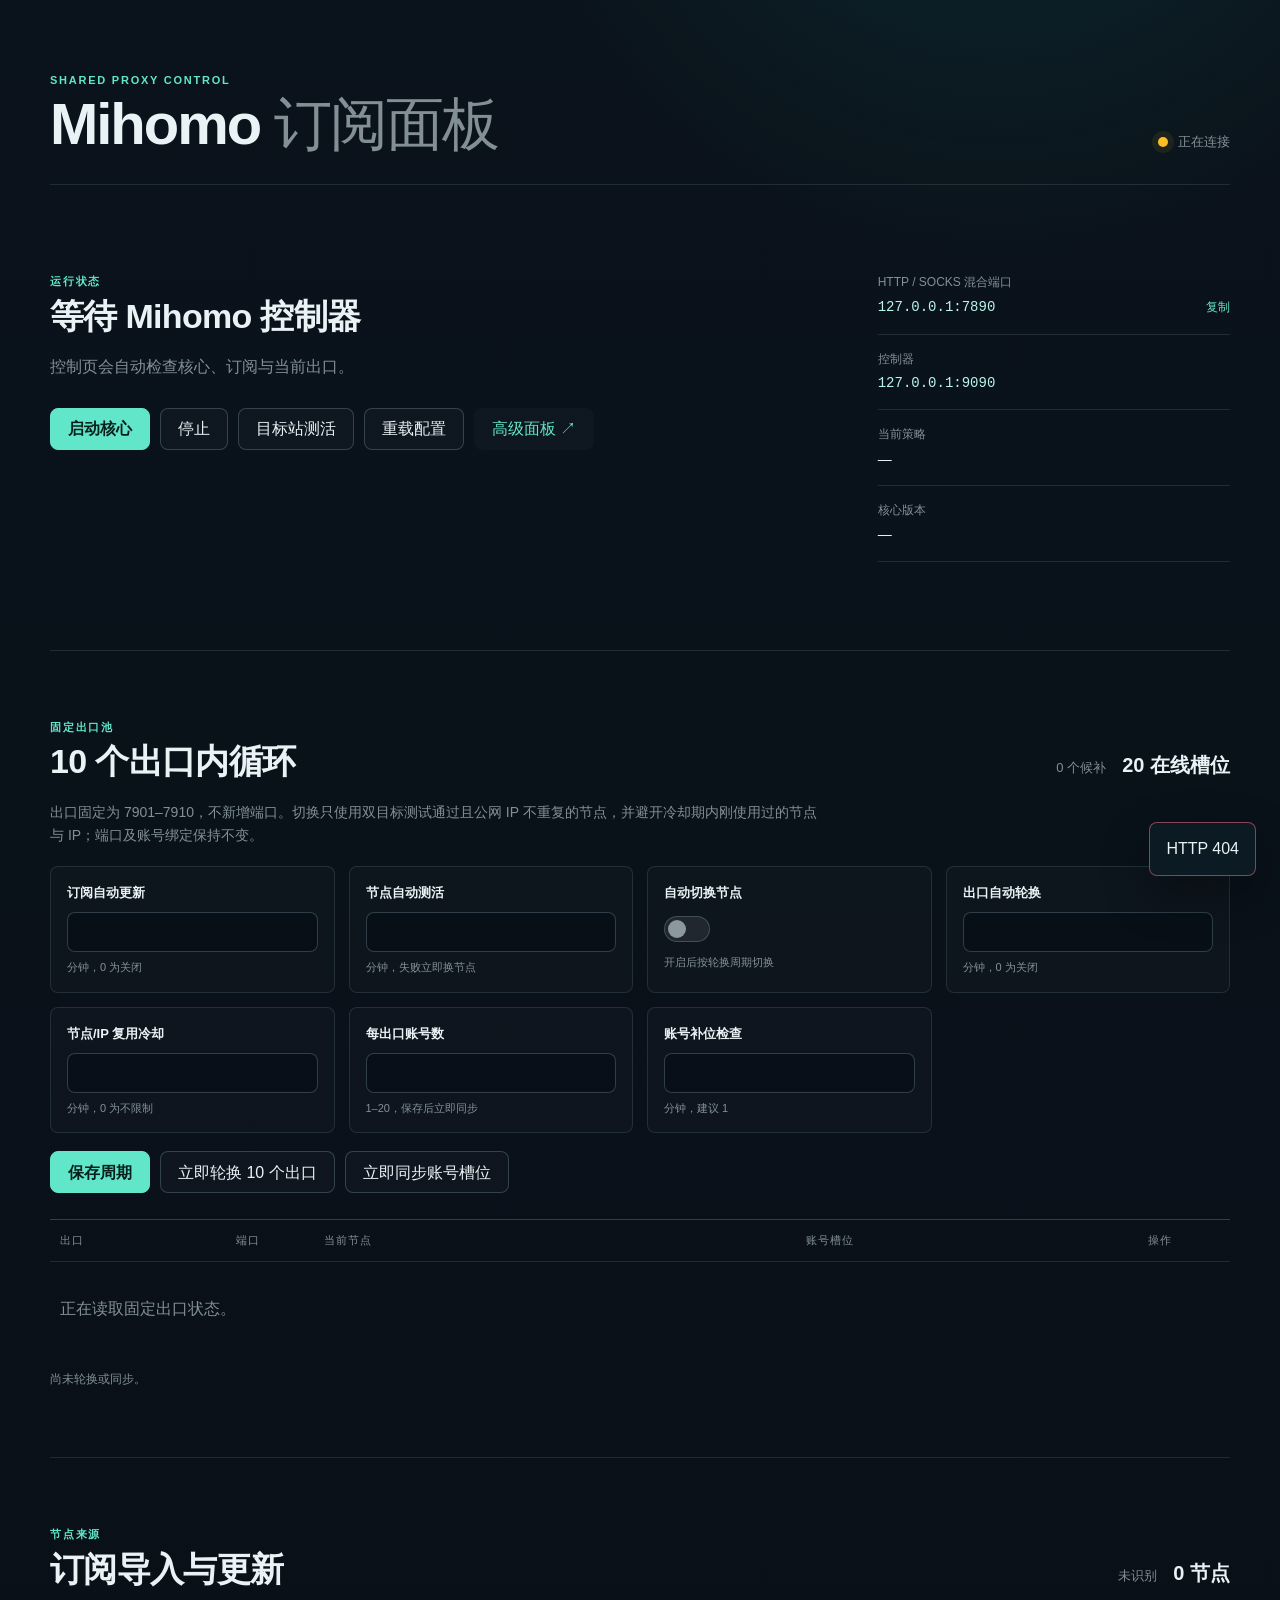
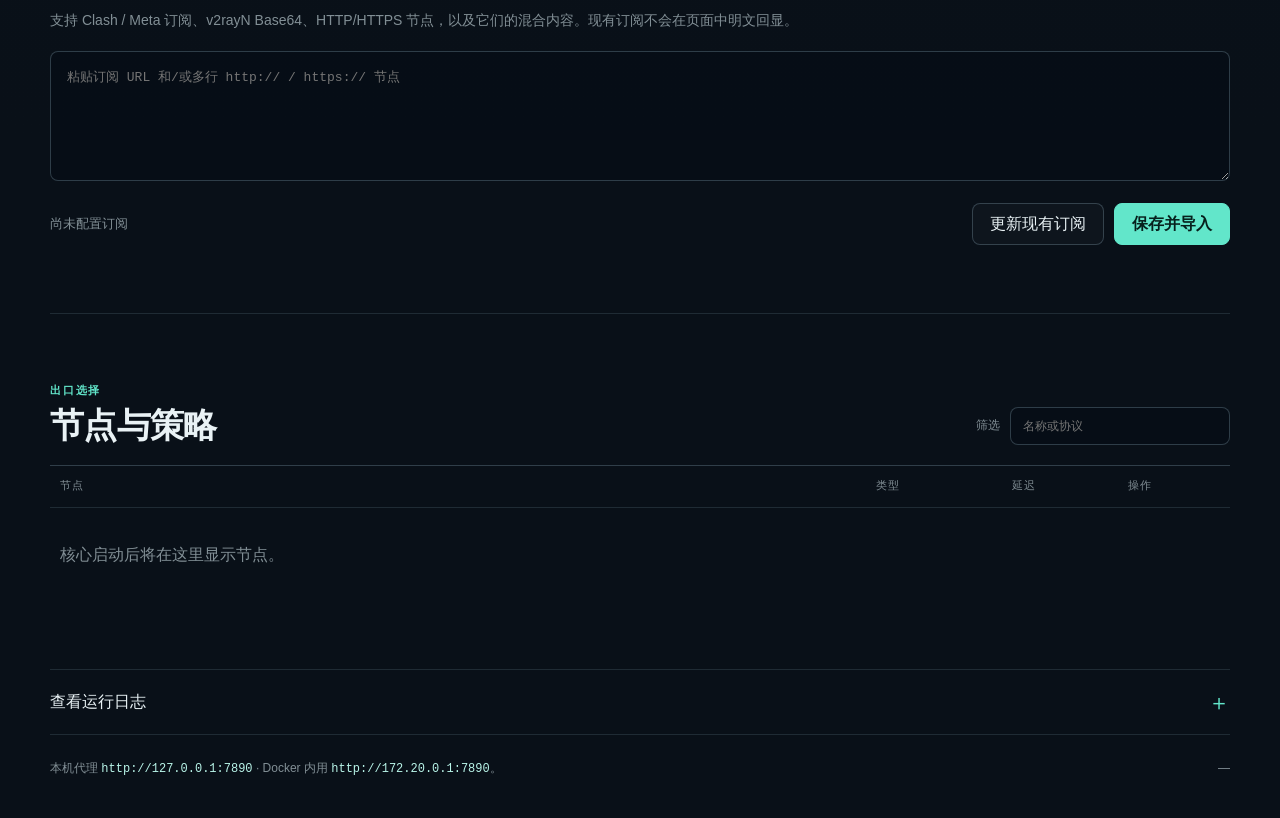
==== deploy/sub2-mihomo/web/index.html @ 8ce3366b "feat: merge subscription urls with http nodes" ====
<!doctype html>
<html lang="zh-CN">
<head>
  <meta charset="utf-8" />
  <meta name="viewport" content="width=device-width, initial-scale=1" />
  <meta name="color-scheme" content="dark" />
  <title>Mihomo 代理面板</title>
  <link rel="stylesheet" href="app.css" />
</head>
<body>
  <div class="ambient" aria-hidden="true"></div>
  <main class="shell">
    <header class="topbar reveal reveal-1">
      <div>
        <p class="eyebrow">SHARED PROXY CONTROL</p>
        <h1>Mihomo <span>订阅面板</span></h1>
      </div>
      <div class="runtime-state" id="runtime-state">
        <span class="status-dot"></span>
        <span id="runtime-label">正在连接</span>
      </div>
    </header>

    <section class="overview reveal reveal-2" aria-labelledby="status-title">
      <div class="overview-primary">
        <p class="section-kicker">运行状态</p>
        <h2 id="status-title">等待 Mihomo 控制器</h2>
        <p class="status-copy" id="status-copy">控制页会自动检查核心、订阅与当前出口。</p>
        <div class="actions">
          <button class="button primary" id="start-button">启动核心</button>
          <button class="button" id="stop-button">停止</button>
          <button class="button" id="test-button">目标站测活</button>
          <button class="button" id="reload-button">重载配置</button>
          <button class="button ghost" id="dashboard-button">高级面板 ↗</button>
        </div>
      </div>
      <dl class="address-list">
        <div>
          <dt>HTTP / SOCKS 混合端口</dt>
          <dd><code id="proxy-address">127.0.0.1:7890</code><button class="copy" data-copy="proxy-address">复制</button></dd>
        </div>
        <div>
          <dt>控制器</dt>
          <dd><code id="controller-address">127.0.0.1:9090</code></dd>
        </div>
        <div>
          <dt>当前策略</dt>
          <dd id="current-node">—</dd>
        </div>
        <div>
          <dt>核心版本</dt>
          <dd id="core-version">—</dd>
        </div>
      </dl>
    </section>

    <section class="workspace reveal reveal-3" aria-labelledby="pool-title">
      <div class="section-heading">
        <div>
          <p class="section-kicker">固定出口池</p>
          <h2 id="pool-title">10 个出口内循环</h2>
        </div>
        <div class="subscription-meta">
          <span id="standby-count">0 个候补</span>
          <strong id="online-slot-count">20 在线槽位</strong>
        </div>
      </div>
      <p class="muted">出口固定为 7901–7910，不新增端口。切换只使用双目标测试通过且公网 IP 不重复的节点，并避开冷却期内刚使用过的节点与 IP；端口及账号绑定保持不变。</p>
      <div class="settings-grid">
        <label><span>订阅自动更新</span><input id="auto-update-minutes" type="number" min="0" max="10080" step="1"><small>分钟，0 为关闭</small></label>
        <label><span>节点自动测活</span><input id="node-test-minutes" type="number" min="0" max="1440" step="1"><small>分钟，失败立即换节点</small></label>
        <label class="toggle-setting"><span>自动切换节点</span><span class="switch"><input id="egress-auto-rotate-enabled" type="checkbox"><span aria-hidden="true"></span></span><small>开启后按轮换周期切换</small></label>
        <label><span>出口自动轮换</span><input id="egress-rotate-minutes" type="number" min="0" max="10080" step="1"><small>分钟，0 为关闭</small></label>
        <label><span>节点/IP 复用冷却</span><input id="egress-reuse-cooldown-minutes" type="number" min="0" max="1440" step="1"><small>分钟，0 为不限制</small></label>
        <label><span>每出口账号数</span><input id="max-accounts-per-egress" type="number" min="1" max="20" step="1"><small>1–20，保存后立即同步</small></label>
        <label><span>账号补位检查</span><input id="account-reconcile-minutes" type="number" min="0" max="1440" step="1"><small>分钟，建议 1</small></label>
      </div>
      <div class="actions pool-actions">
        <button class="button primary" id="settings-save-button">保存周期</button>
        <button class="button" id="rotate-button">立即轮换 10 个出口</button>
        <button class="button" id="reconcile-button">立即同步账号槽位</button>
      </div>
      <div class="egress-table" role="table" aria-label="固定出口池">
        <div class="egress-row egress-header" role="row"><span>出口</span><span>端口</span><span>当前节点</span><span>账号槽位</span><span>操作</span></div>
        <div id="egress-list"><div class="empty">正在读取固定出口状态。</div></div>
      </div>
      <p class="pool-meta" id="pool-meta">尚未轮换或同步。</p>
    </section>

    <section class="workspace reveal reveal-3" aria-labelledby="subscription-title">
      <div class="section-heading">
        <div>
          <p class="section-kicker">节点来源</p>
          <h2 id="subscription-title">订阅导入与更新</h2>
        </div>
        <div class="subscription-meta">
          <span id="subscription-kind">未识别</span>
          <strong id="node-count">0 节点</strong>
        </div>
      </div>
      <p class="muted">支持 Clash / Meta 订阅、v2rayN Base64、HTTP/HTTPS 节点，以及它们的混合内容。现有订阅不会在页面中明文回显。</p>
      <textarea id="subscription-source" spellcheck="false" placeholder="粘贴订阅 URL 和/或多行 http:// / https:// 节点"></textarea>
      <div class="subscription-footer">
        <p id="source-summary">尚未配置订阅</p>
        <div class="actions compact">
          <button class="button" id="update-button">更新现有订阅</button>
          <button class="button primary" id="save-button">保存并导入</button>
        </div>
      </div>
    </section>

    <section class="workspace reveal reveal-4" aria-labelledby="nodes-title">
      <div class="section-heading node-heading">
        <div>
          <p class="section-kicker">出口选择</p>
          <h2 id="nodes-title">节点与策略</h2>
        </div>
        <label class="search">
          <span>筛选</span>
          <input id="node-search" type="search" placeholder="名称或协议" />
        </label>
      </div>
      <div class="node-table" role="table" aria-label="Mihomo 节点">
        <div class="node-row node-header" role="row">
          <span>节点</span><span>类型</span><span>延迟</span><span>操作</span>
        </div>
        <div id="node-list" class="node-list">
          <div class="empty">核心启动后将在这里显示节点。</div>
        </div>
      </div>
    </section>

    <section class="logs reveal reveal-4">
      <button class="logs-toggle" id="logs-toggle" aria-expanded="false">查看运行日志 <span>＋</span></button>
      <pre id="logs-output" hidden>暂无日志</pre>
    </section>

    <footer>
      <p>本机代理 <code>http://127.0.0.1:7890</code> · Docker 内用 <code>http://172.20.0.1:7890</code>。</p>
      <span id="last-refresh">—</span>
    </footer>
  </main>
  <div class="toast" id="toast" role="status" aria-live="polite"></div>
  <script src="app.js" defer></script>
</body>
</html>
---- deploy/sub2-mihomo/web/app.css ----
:root {
  --page: #091018;
  --surface: #0d1722;
  --surface-2: #101e2b;
  --line: rgba(151, 184, 201, 0.16);
  --line-strong: rgba(151, 184, 201, 0.28);
  --text: #e9f2f5;
  --muted: rgba(217, 234, 239, 0.58);
  --accent: #62e6ca;
  --accent-strong: #2dd4bf;
  --danger: #fb7185;
  --warning: #fbbf24;
  --ease: cubic-bezier(0.23, 1, 0.32, 1);
}

* { box-sizing: border-box; }

html { min-height: 100%; background: var(--page); }

body {
  margin: 0;
  min-height: 100vh;
  color: var(--text);
  background:
    radial-gradient(circle at 78% -10%, rgba(46, 212, 191, 0.12), transparent 32rem),
    linear-gradient(180deg, #0a121b 0%, var(--page) 72%);
  font-family: Inter, "Segoe UI Variable", "Microsoft YaHei UI", sans-serif;
  line-height: 1.6;
}

button, input, textarea { font: inherit; }
button { color: inherit; }

.ambient {
  position: fixed;
  inset: 0;
  pointer-events: none;
  opacity: 0.22;
  background-image: linear-gradient(rgba(255,255,255,.025) 1px, transparent 1px), linear-gradient(90deg, rgba(255,255,255,.025) 1px, transparent 1px);
  background-size: 48px 48px;
  mask-image: linear-gradient(to bottom, black, transparent 72%);
}

.shell {
  position: relative;
  width: min(1180px, calc(100% - 48px));
  margin: 0 auto;
  padding: clamp(32px, 6vw, 72px) 0 40px;
}

.topbar {
  display: flex;
  align-items: flex-end;
  justify-content: space-between;
  gap: 24px;
  padding-bottom: 32px;
  border-bottom: 1px solid var(--line);
}

.eyebrow, .section-kicker {
  margin: 0 0 6px;
  color: var(--accent);
  font-size: 11px;
  font-weight: 700;
  letter-spacing: .16em;
}

h1, h2, p { margin-top: 0; }
h1 { margin-bottom: 0; font-size: clamp(34px, 5vw, 58px); line-height: .98; letter-spacing: -.035em; }
h1 span { color: var(--muted); font-weight: 500; }
h2 { margin-bottom: 0; font-size: clamp(24px, 3vw, 34px); line-height: 1.15; letter-spacing: -.02em; }

.runtime-state {
  display: inline-flex;
  align-items: center;
  gap: 10px;
  color: var(--muted);
  font-size: 13px;
  white-space: nowrap;
}

.status-dot {
  width: 10px;
  height: 10px;
  border-radius: 50%;
  background: var(--warning);
  box-shadow: 0 0 0 6px rgba(251, 191, 36, .08);
  animation: breathe 2s ease-in-out infinite;
}

.runtime-state.online { color: var(--accent); }
.runtime-state.online .status-dot { background: var(--accent); box-shadow: 0 0 0 6px rgba(98, 230, 202, .08); }
.runtime-state.offline .status-dot { background: var(--danger); box-shadow: 0 0 0 6px rgba(251, 113, 133, .08); }

.overview {
  display: grid;
  grid-template-columns: minmax(0, 1.35fr) minmax(300px, .65fr);
  gap: clamp(40px, 8vw, 96px);
  padding: clamp(48px, 8vw, 88px) 0;
  border-bottom: 1px solid var(--line);
}

.status-copy { max-width: 620px; margin: 18px 0 28px; color: var(--muted); }
.actions { display: flex; flex-wrap: wrap; gap: 10px; }
.actions.compact { justify-content: flex-end; }

.button {
  min-height: 42px;
  padding: 0 17px;
  border: 1px solid var(--line-strong);
  border-radius: 8px;
  background: rgba(255,255,255,.025);
  cursor: pointer;
  transition: transform 150ms var(--ease), border-color 220ms var(--ease), background 220ms var(--ease), color 220ms var(--ease);
}

.button:hover { border-color: rgba(98, 230, 202, .55); background: rgba(98, 230, 202, .06); }
.button:active { transform: scale(.97); }
.button:disabled { opacity: .45; cursor: wait; }
.button.primary { color: #06201c; border-color: var(--accent); background: var(--accent); font-weight: 700; }
.button.primary:hover { background: #82edd8; }
.button.ghost { border-color: transparent; color: var(--accent); }
.button.danger { color: var(--danger); }
.delay.dead { color: var(--danger); }

.address-list { margin: 0; }
.address-list > div { padding: 15px 0; border-bottom: 1px solid var(--line); }
.address-list > div:first-child { padding-top: 0; }
.address-list dt { color: var(--muted); font-size: 12px; }
.address-list dd { margin: 3px 0 0; display: flex; align-items: center; justify-content: space-between; gap: 12px; font-size: 14px; }
code { color: #b9f5e9; font-family: "Cascadia Code", "SFMono-Regular", Consolas, monospace; }
.copy { padding: 2px 0; border: 0; background: transparent; color: var(--accent); font-size: 12px; cursor: pointer; }

.workspace { padding: clamp(42px, 6vw, 68px) 0; border-bottom: 1px solid var(--line); }
.section-heading { display: flex; align-items: flex-end; justify-content: space-between; gap: 24px; margin-bottom: 20px; }
.subscription-meta { display: flex; gap: 16px; align-items: baseline; color: var(--muted); font-size: 13px; }
.subscription-meta strong { color: var(--text); font-size: 20px; }
.muted { max-width: 780px; margin-bottom: 20px; color: var(--muted); font-size: 14px; }

textarea, input {
  color: var(--text);
  border: 1px solid var(--line-strong);
  border-radius: 8px;
  outline: none;
  background: rgba(6, 14, 22, .7);
  transition: border-color 180ms var(--ease), box-shadow 180ms var(--ease);
}

textarea:focus, input:focus { border-color: rgba(98, 230, 202, .7); box-shadow: 0 0 0 3px rgba(98, 230, 202, .08); }
textarea { width: 100%; min-height: 130px; padding: 15px 16px; resize: vertical; font-family: "Cascadia Code", Consolas, monospace; font-size: 13px; line-height: 1.65; }
.settings-grid { display: grid; grid-template-columns: repeat(4, minmax(0, 1fr)); gap: 14px; }
.settings-grid label { display: grid; gap: 8px; padding: 16px; border: 1px solid var(--line); border-radius: 8px; background: rgba(255,255,255,.018); }
.settings-grid label > span { font-size: 13px; font-weight: 700; }
.settings-grid input { width: 100%; height: 40px; padding: 0 11px; }
.settings-grid small, .egress-row small { display: block; color: var(--muted); font-size: 11px; line-height: 1.45; }
.switch { position: relative; display: inline-flex; width: 46px; height: 26px; align-items: center; }
.settings-grid .switch input { position: absolute; width: 1px; height: 1px; padding: 0; opacity: 0; }
.switch > span { width: 46px; height: 26px; border: 1px solid var(--line-strong); border-radius: 13px; background: rgba(255,255,255,.08); cursor: pointer; transition: background 180ms var(--ease), border-color 180ms var(--ease); }
.switch > span::after { content: ""; display: block; width: 18px; height: 18px; margin: 3px; border-radius: 50%; background: var(--muted); transition: transform 180ms var(--ease), background 180ms var(--ease); }
.switch input:checked + span { border-color: rgba(98, 230, 202, .7); background: rgba(98, 230, 202, .2); }
.switch input:checked + span::after { transform: translateX(20px); background: var(--accent); }
.switch input:focus-visible + span { box-shadow: 0 0 0 3px rgba(98, 230, 202, .12); }
.pool-actions { margin: 18px 0 26px; }
.egress-table { border-top: 1px solid var(--line-strong); }
.egress-row { display: grid; grid-template-columns: 160px 72px minmax(220px, 1fr) minmax(180px, .7fr) 72px; gap: 16px; align-items: center; min-height: 58px; padding: 8px 10px; border-bottom: 1px solid var(--line); }
.egress-header { min-height: 42px; color: var(--muted); font-size: 11px; letter-spacing: .08em; text-transform: uppercase; }
.egress-node { min-width: 0; overflow: hidden; text-overflow: ellipsis; white-space: nowrap; }
.egress-row b { color: var(--accent); font-variant-numeric: tabular-nums; }
.egress-switch { padding: 7px 0; border: 0; background: transparent; color: var(--accent); cursor: pointer; text-align: left; }
.egress-switch:hover { color: var(--text); }
.pool-meta { margin: 14px 0 0; color: var(--muted); font-size: 12px; }
.subscription-footer { display: flex; align-items: center; justify-content: space-between; gap: 24px; margin-top: 14px; }
.subscription-footer p { margin: 0; color: var(--muted); font-size: 13px; overflow-wrap: anywhere; }

.search { display: flex; align-items: center; gap: 10px; color: var(--muted); font-size: 12px; }
.search input { width: 220px; height: 38px; padding: 0 12px; }
.node-table { border-top: 1px solid var(--line-strong); }
.node-row { display: grid; grid-template-columns: minmax(240px, 1fr) 120px 100px 92px; gap: 16px; align-items: center; min-height: 52px; padding: 0 10px; border-bottom: 1px solid var(--line); }
.node-header { min-height: 42px; color: var(--muted); font-size: 11px; letter-spacing: .08em; text-transform: uppercase; }
.node-item { transition: background 180ms var(--ease), transform 180ms var(--ease); }
.node-item:hover { background: rgba(98, 230, 202, .035); transform: translateX(2px); }
.node-name { min-width: 0; overflow: hidden; text-overflow: ellipsis; white-space: nowrap; }
.node-type { color: var(--muted); font-size: 12px; text-transform: uppercase; }
.delay { font-variant-numeric: tabular-nums; color: var(--muted); }
.delay.good { color: var(--accent); }
.delay.warn { color: var(--warning); }
.select-node { border: 0; background: transparent; color: var(--accent); cursor: pointer; text-align: left; padding: 7px 0; }
.select-node.current { color: var(--text); font-weight: 700; }
.empty { padding: 34px 10px; color: var(--muted); }

.logs { border-bottom: 1px solid var(--line); }
.logs-toggle { width: 100%; min-height: 64px; display: flex; justify-content: space-between; align-items: center; padding: 0; border: 0; background: transparent; cursor: pointer; }
.logs-toggle span { color: var(--accent); font-size: 22px; transition: transform 220ms var(--ease); }
.logs-toggle[aria-expanded="true"] span { transform: rotate(45deg); }
#logs-output { max-height: 360px; margin: 0 0 28px; padding: 18px; overflow: auto; border: 1px solid var(--line); border-radius: 8px; color: #a9bec7; background: rgba(4, 10, 16, .72); font: 12px/1.65 "Cascadia Code", Consolas, monospace; white-space: pre-wrap; }

footer { display: flex; justify-content: space-between; gap: 24px; padding-top: 24px; color: var(--muted); font-size: 12px; }
footer p { margin: 0; }

.toast {
  position: fixed;
  right: 24px;
  bottom: 24px;
  max-width: min(420px, calc(100vw - 48px));
  padding: 13px 16px;
  border: 1px solid rgba(98, 230, 202, .35);
  border-radius: 8px;
  background: rgba(13, 28, 37, .96);
  box-shadow: 0 18px 48px rgba(0,0,0,.32);
  opacity: 0;
  transform: translateY(12px);
  pointer-events: none;
  transition: opacity 220ms var(--ease), transform 220ms var(--ease);
}
.toast.show { opacity: 1; transform: translateY(0); }
.toast.error { border-color: rgba(251, 113, 133, .5); }

.reveal { opacity: 0; transform: translateY(12px); animation: enter 680ms var(--ease) forwards; }
.reveal-1 { animation-delay: 40ms; }
.reveal-2 { animation-delay: 110ms; }
.reveal-3 { animation-delay: 180ms; }
.reveal-4 { animation-delay: 250ms; }

@keyframes enter { to { opacity: 1; transform: translateY(0); } }
@keyframes breathe { 50% { transform: scale(.82); opacity: .7; } }

@media (max-width: 820px) {
  .shell { width: min(100% - 28px, 680px); padding-top: 28px; }
  .topbar { align-items: flex-start; }
  .overview { grid-template-columns: 1fr; gap: 44px; }
  .section-heading, .subscription-footer, footer { align-items: flex-start; flex-direction: column; }
  .actions.compact { justify-content: flex-start; }
  .node-heading { gap: 18px; }
  .settings-grid { grid-template-columns: 1fr 1fr; }
  .egress-row { grid-template-columns: 120px 64px minmax(140px, 1fr) 64px; }
  .egress-row > :nth-child(4) { grid-column: 1 / 4; padding-bottom: 6px; }
  .egress-row > :nth-child(5) { grid-column: 4; grid-row: 2; }
  .egress-header > :nth-child(4), .egress-header > :nth-child(5) { display: none; }
  .search { width: 100%; }
  .search input { width: 100%; }
  .node-row { grid-template-columns: minmax(160px, 1fr) 72px 68px; }
  .node-row > :nth-child(4) { grid-column: 1 / -1; padding-bottom: 10px; }
  .node-header > :nth-child(4) { display: none; }
}

@media (max-width: 540px) {
  .settings-grid { grid-template-columns: 1fr; }
  .egress-row { grid-template-columns: 1fr auto; }
  .egress-row > :nth-child(3), .egress-row > :nth-child(4), .egress-row > :nth-child(5) { grid-column: 1 / -1; }
  .egress-row > :nth-child(5) { grid-row: auto; }
  .egress-header > :nth-child(3), .egress-header > :nth-child(4), .egress-header > :nth-child(5) { display: none; }
}

@media (prefers-reduced-motion: reduce) {
  *, *::before, *::after { animation-duration: .01ms !important; animation-iteration-count: 1 !important; transition-duration: .01ms !important; }
}
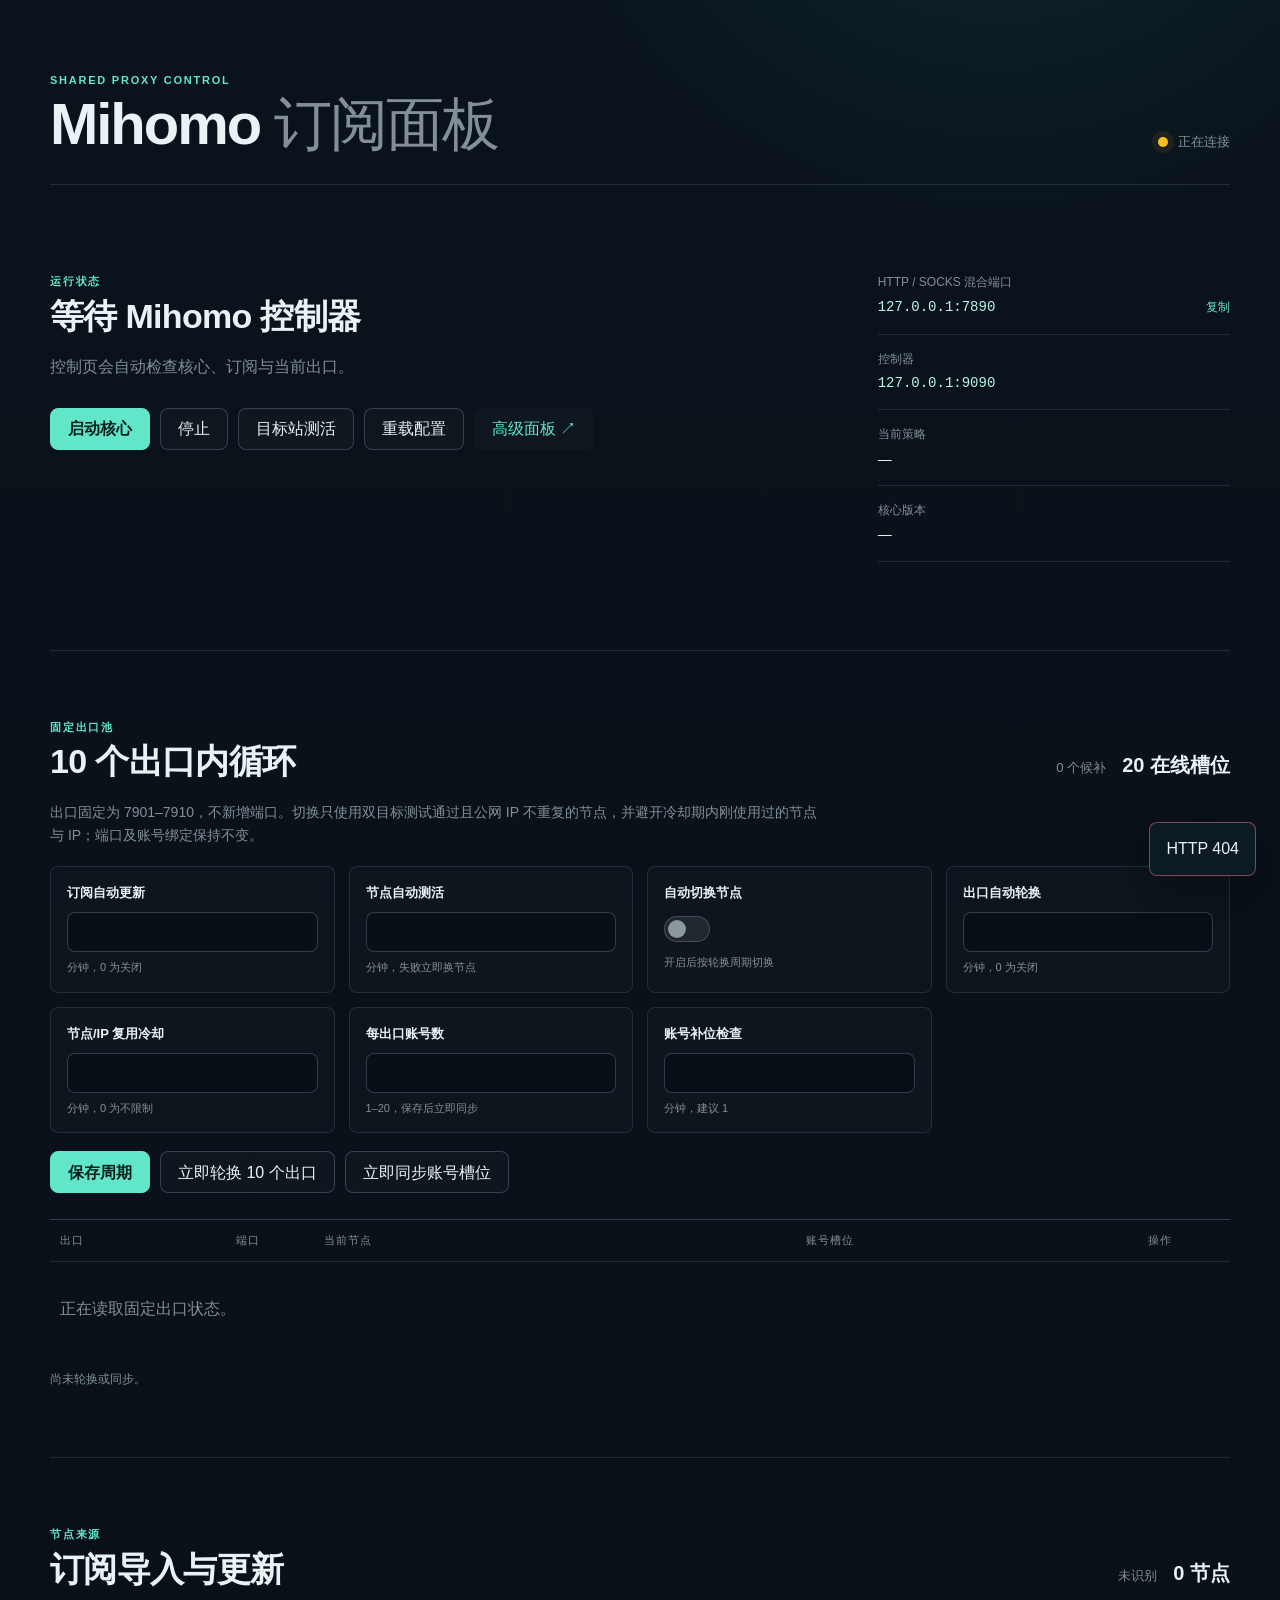
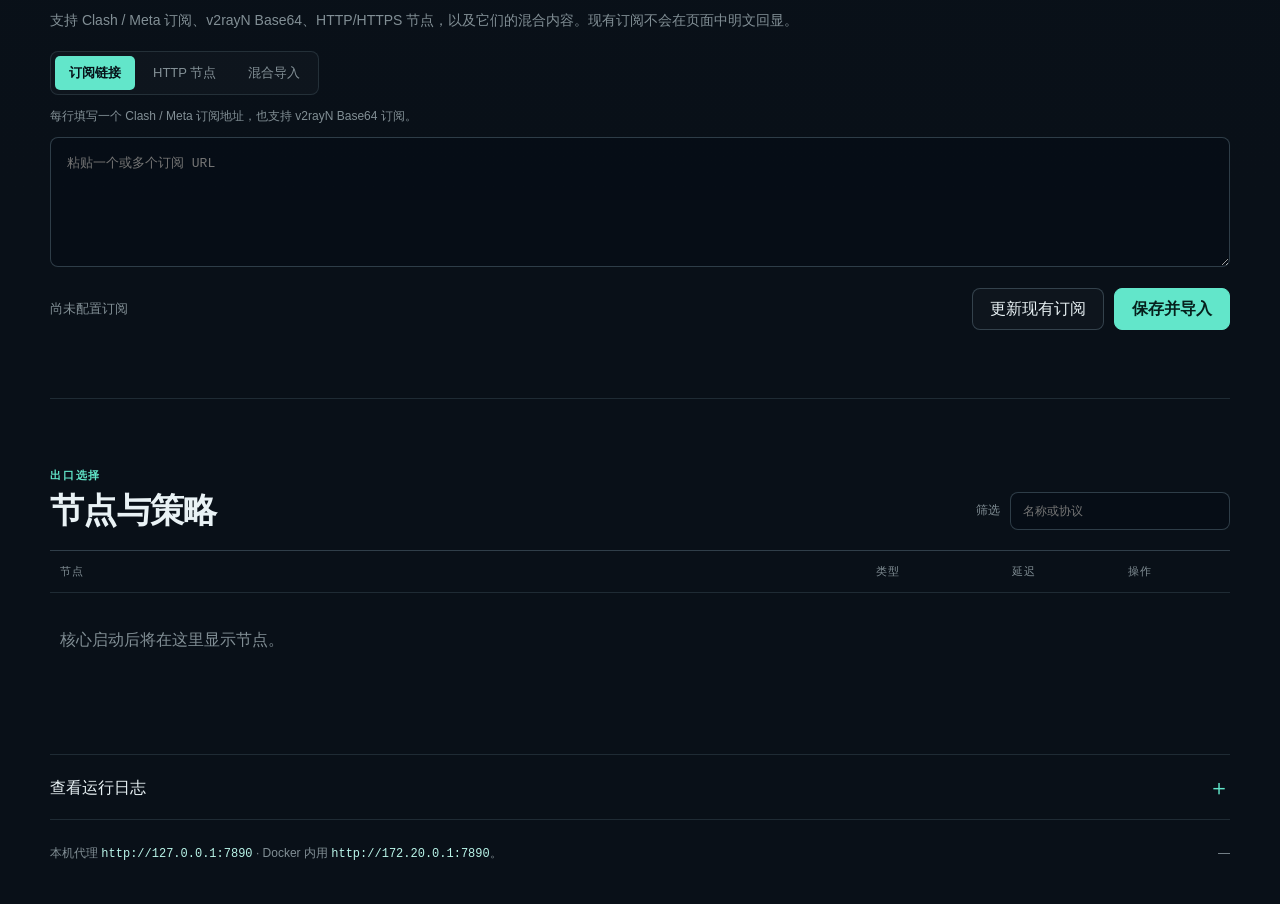
==== commit 435c5362: "feat: add subscription source mode switcher" ====
--- a/deploy/sub2-mihomo/web/index.html
+++ b/deploy/sub2-mihomo/web/index.html
@@ -99,7 +99,13 @@
         </div>
       </div>
       <p class="muted">支持 Clash / Meta 订阅、v2rayN Base64、HTTP/HTTPS 节点，以及它们的混合内容。现有订阅不会在页面中明文回显。</p>
-      <textarea id="subscription-source" spellcheck="false" placeholder="粘贴订阅 URL 和/或多行 http:// / https:// 节点"></textarea>
+      <div class="source-mode" role="tablist" aria-label="节点来源模式">
+        <button class="source-mode-button active" type="button" role="tab" aria-selected="true" data-source-mode="subscription">订阅链接</button>
+        <button class="source-mode-button" type="button" role="tab" aria-selected="false" data-source-mode="http">HTTP 节点</button>
+        <button class="source-mode-button" type="button" role="tab" aria-selected="false" data-source-mode="mixed">混合导入</button>
+      </div>
+      <p class="source-mode-hint" id="source-mode-hint">每行填写一个 Clash / Meta 订阅地址，也支持 v2rayN Base64 订阅。</p>
+      <textarea id="subscription-source" spellcheck="false" placeholder="粘贴一个或多个订阅 URL"></textarea>
       <div class="subscription-footer">
         <p id="source-summary">尚未配置订阅</p>
         <div class="actions compact">
--- a/deploy/sub2-mihomo/web/app.css
+++ b/deploy/sub2-mihomo/web/app.css
@@ -136,6 +136,11 @@
 .subscription-meta { display: flex; gap: 16px; align-items: baseline; color: var(--muted); font-size: 13px; }
 .subscription-meta strong { color: var(--text); font-size: 20px; }
 .muted { max-width: 780px; margin-bottom: 20px; color: var(--muted); font-size: 14px; }
+.source-mode { display: inline-flex; gap: 4px; margin: 0 0 12px; padding: 4px; border: 1px solid var(--line); border-radius: 8px; background: rgba(255,255,255,.025); }
+.source-mode-button { min-height: 34px; padding: 0 14px; border: 0; border-radius: 5px; background: transparent; color: var(--muted); cursor: pointer; font: inherit; font-size: 13px; }
+.source-mode-button:hover { color: var(--text); background: rgba(255,255,255,.05); }
+.source-mode-button.active { color: #061018; background: var(--accent); font-weight: 700; }
+.source-mode-hint { margin: 0 0 10px; color: var(--muted); font-size: 12px; }
 
 textarea, input {
   color: var(--text);
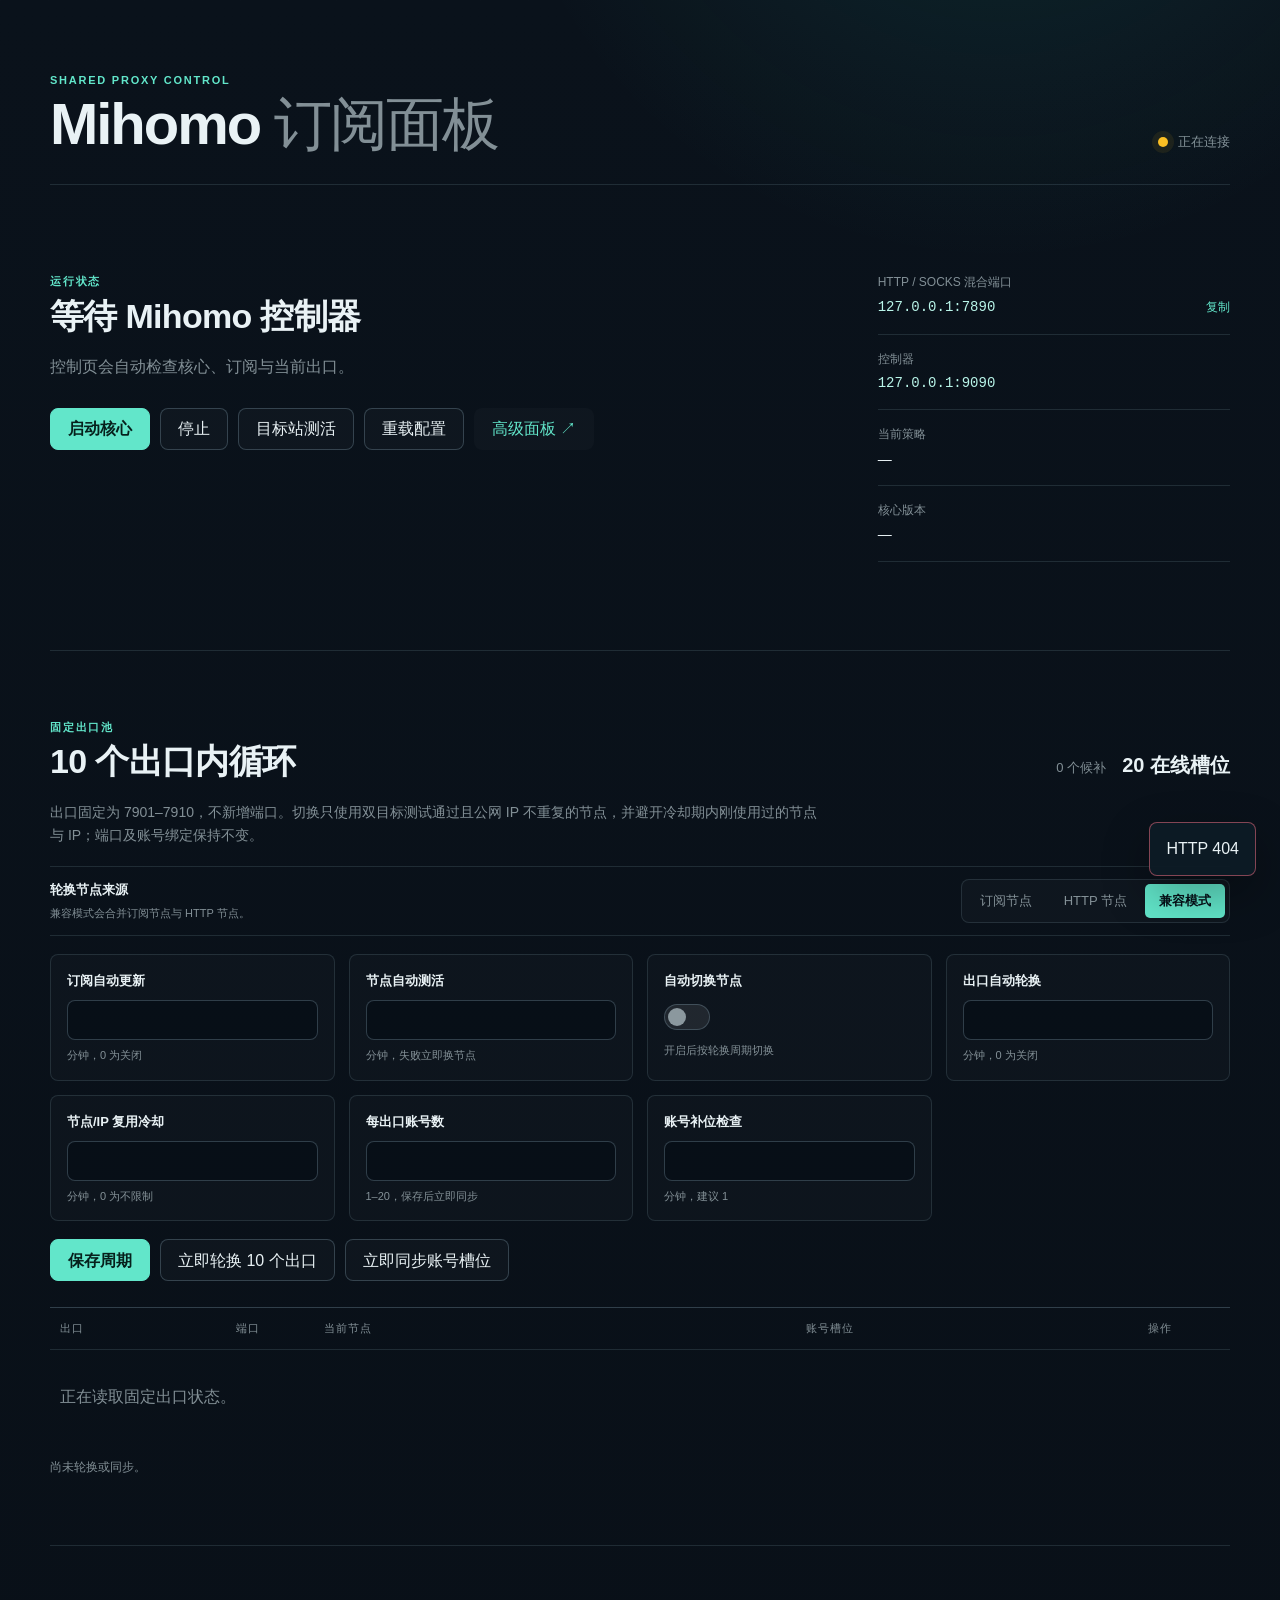
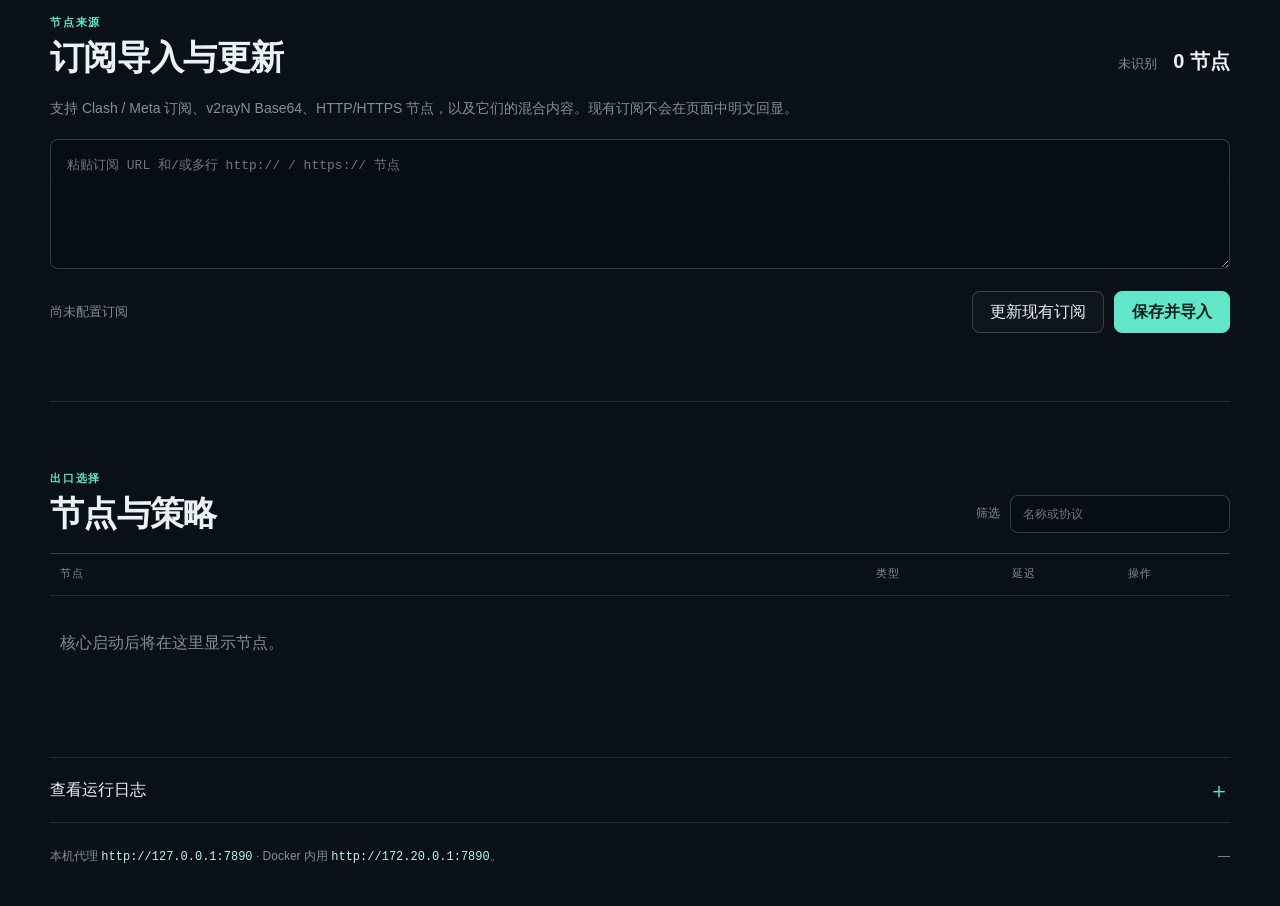
==== commit 52c56caa: "feat: select mihomo rotation source pool" ====
--- a/deploy/sub2-mihomo/web/index.html
+++ b/deploy/sub2-mihomo/web/index.html
@@ -66,6 +66,17 @@
         </div>
       </div>
       <p class="muted">出口固定为 7901–7910，不新增端口。切换只使用双目标测试通过且公网 IP 不重复的节点，并避开冷却期内刚使用过的节点与 IP；端口及账号绑定保持不变。</p>
+      <div class="node-source-mode-setting">
+        <div>
+          <strong>轮换节点来源</strong>
+          <small id="node-source-mode-hint">兼容模式会合并订阅节点与 HTTP 节点。</small>
+        </div>
+        <div class="mode-segment" role="radiogroup" aria-label="轮换节点来源">
+          <button class="mode-segment-button" type="button" role="radio" aria-checked="false" data-node-source-mode="subscription">订阅节点</button>
+          <button class="mode-segment-button" type="button" role="radio" aria-checked="false" data-node-source-mode="http">HTTP 节点</button>
+          <button class="mode-segment-button active" type="button" role="radio" aria-checked="true" data-node-source-mode="compatible">兼容模式</button>
+        </div>
+      </div>
       <div class="settings-grid">
         <label><span>订阅自动更新</span><input id="auto-update-minutes" type="number" min="0" max="10080" step="1"><small>分钟，0 为关闭</small></label>
         <label><span>节点自动测活</span><input id="node-test-minutes" type="number" min="0" max="1440" step="1"><small>分钟，失败立即换节点</small></label>
@@ -99,13 +110,7 @@
         </div>
       </div>
       <p class="muted">支持 Clash / Meta 订阅、v2rayN Base64、HTTP/HTTPS 节点，以及它们的混合内容。现有订阅不会在页面中明文回显。</p>
-      <div class="source-mode" role="tablist" aria-label="节点来源模式">
-        <button class="source-mode-button active" type="button" role="tab" aria-selected="true" data-source-mode="subscription">订阅链接</button>
-        <button class="source-mode-button" type="button" role="tab" aria-selected="false" data-source-mode="http">HTTP 节点</button>
-        <button class="source-mode-button" type="button" role="tab" aria-selected="false" data-source-mode="mixed">混合导入</button>
-      </div>
-      <p class="source-mode-hint" id="source-mode-hint">每行填写一个 Clash / Meta 订阅地址，也支持 v2rayN Base64 订阅。</p>
-      <textarea id="subscription-source" spellcheck="false" placeholder="粘贴一个或多个订阅 URL"></textarea>
+      <textarea id="subscription-source" spellcheck="false" placeholder="粘贴订阅 URL 和/或多行 http:// / https:// 节点"></textarea>
       <div class="subscription-footer">
         <p id="source-summary">尚未配置订阅</p>
         <div class="actions compact">
--- a/deploy/sub2-mihomo/web/app.css
+++ b/deploy/sub2-mihomo/web/app.css
@@ -136,11 +136,14 @@
 .subscription-meta { display: flex; gap: 16px; align-items: baseline; color: var(--muted); font-size: 13px; }
 .subscription-meta strong { color: var(--text); font-size: 20px; }
 .muted { max-width: 780px; margin-bottom: 20px; color: var(--muted); font-size: 14px; }
-.source-mode { display: inline-flex; gap: 4px; margin: 0 0 12px; padding: 4px; border: 1px solid var(--line); border-radius: 8px; background: rgba(255,255,255,.025); }
-.source-mode-button { min-height: 34px; padding: 0 14px; border: 0; border-radius: 5px; background: transparent; color: var(--muted); cursor: pointer; font: inherit; font-size: 13px; }
-.source-mode-button:hover { color: var(--text); background: rgba(255,255,255,.05); }
-.source-mode-button.active { color: #061018; background: var(--accent); font-weight: 700; }
-.source-mode-hint { margin: 0 0 10px; color: var(--muted); font-size: 12px; }
+.node-source-mode-setting { display: flex; align-items: center; justify-content: space-between; gap: 18px; margin: 0 0 18px; padding: 12px 0; border-top: 1px solid var(--line); border-bottom: 1px solid var(--line); }
+.node-source-mode-setting > div:first-child { display: grid; gap: 4px; }
+.node-source-mode-setting strong { font-size: 13px; }
+.node-source-mode-setting small { color: var(--muted); font-size: 11px; }
+.mode-segment { display: inline-flex; flex-shrink: 0; gap: 4px; padding: 4px; border: 1px solid var(--line); border-radius: 8px; background: rgba(255,255,255,.025); }
+.mode-segment-button { min-height: 34px; padding: 0 14px; border: 0; border-radius: 5px; background: transparent; color: var(--muted); cursor: pointer; font: inherit; font-size: 13px; }
+.mode-segment-button:hover { color: var(--text); background: rgba(255,255,255,.05); }
+.mode-segment-button.active { color: #061018; background: var(--accent); font-weight: 700; }
 
 textarea, input {
   color: var(--text);
@@ -237,6 +240,7 @@
   .actions.compact { justify-content: flex-start; }
   .node-heading { gap: 18px; }
   .settings-grid { grid-template-columns: 1fr 1fr; }
+  .node-source-mode-setting { align-items: flex-start; flex-direction: column; }
   .egress-row { grid-template-columns: 120px 64px minmax(140px, 1fr) 64px; }
   .egress-row > :nth-child(4) { grid-column: 1 / 4; padding-bottom: 6px; }
   .egress-row > :nth-child(5) { grid-column: 4; grid-row: 2; }
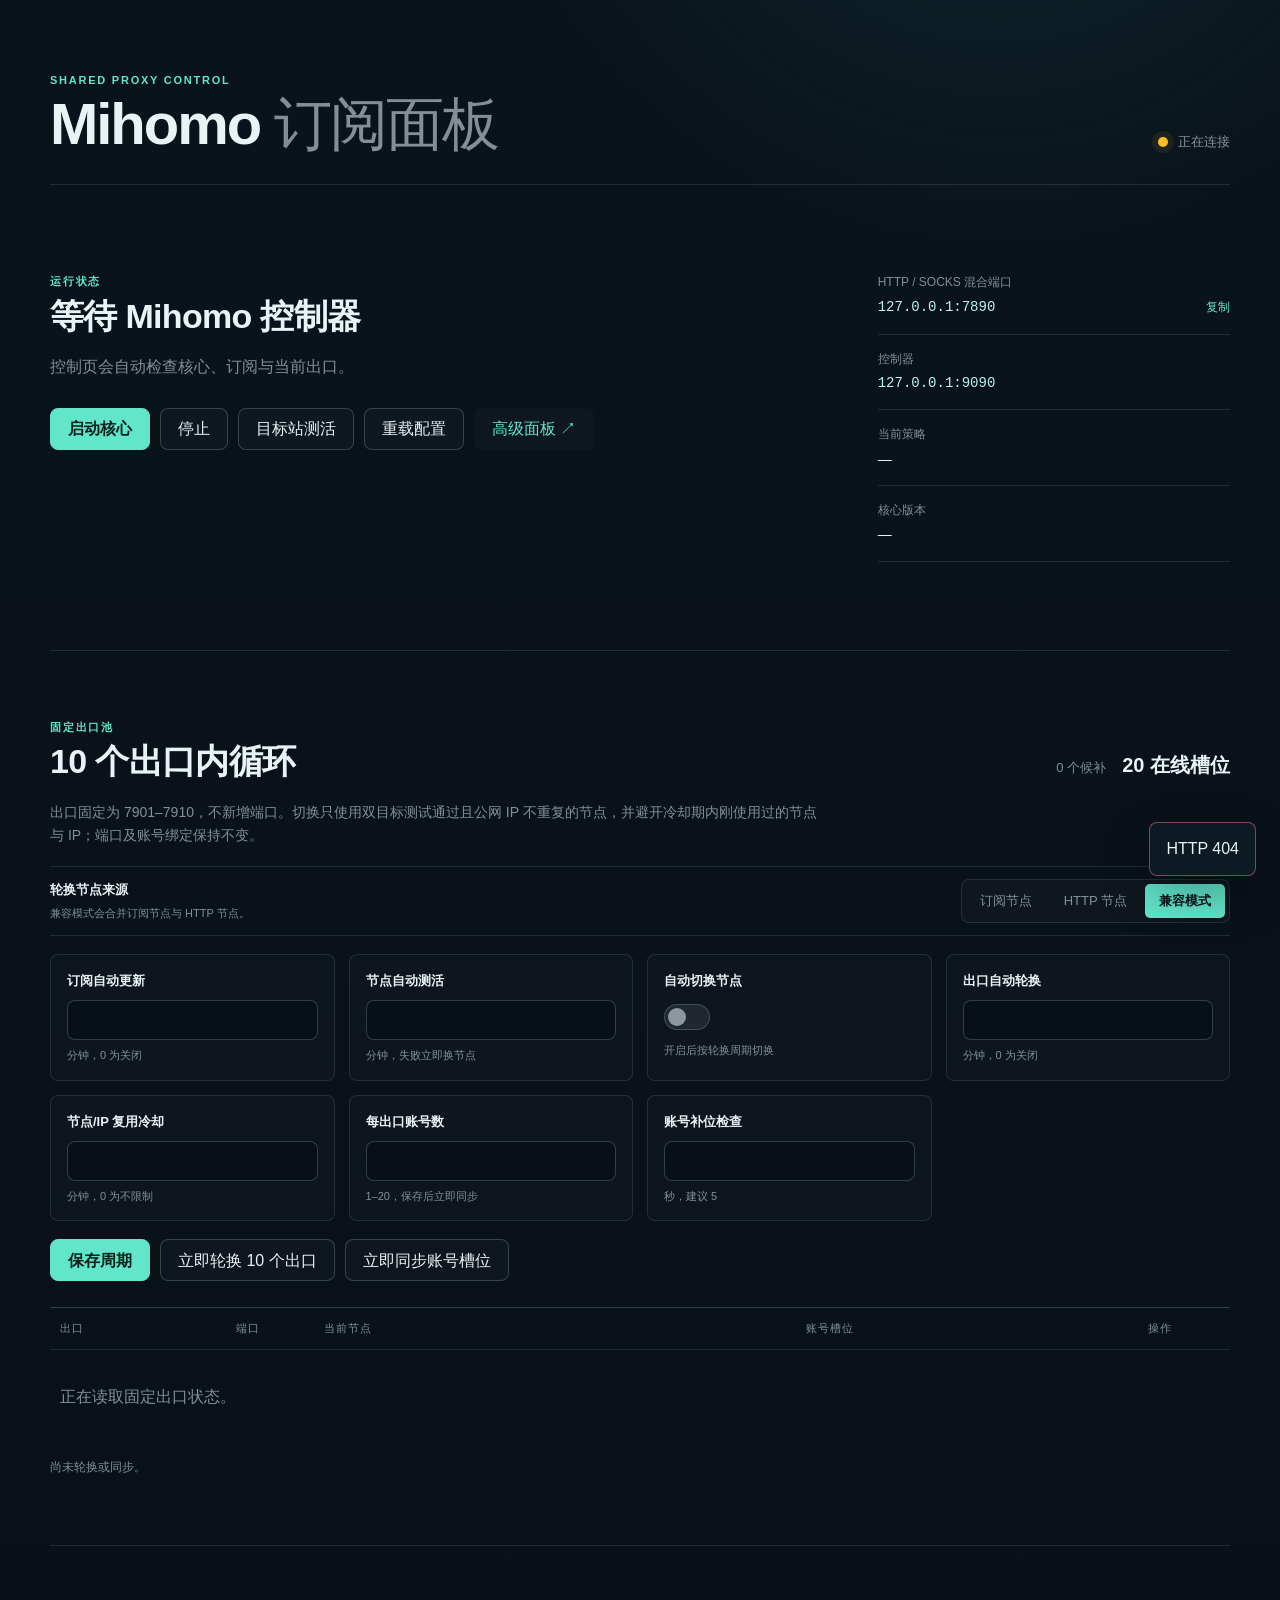
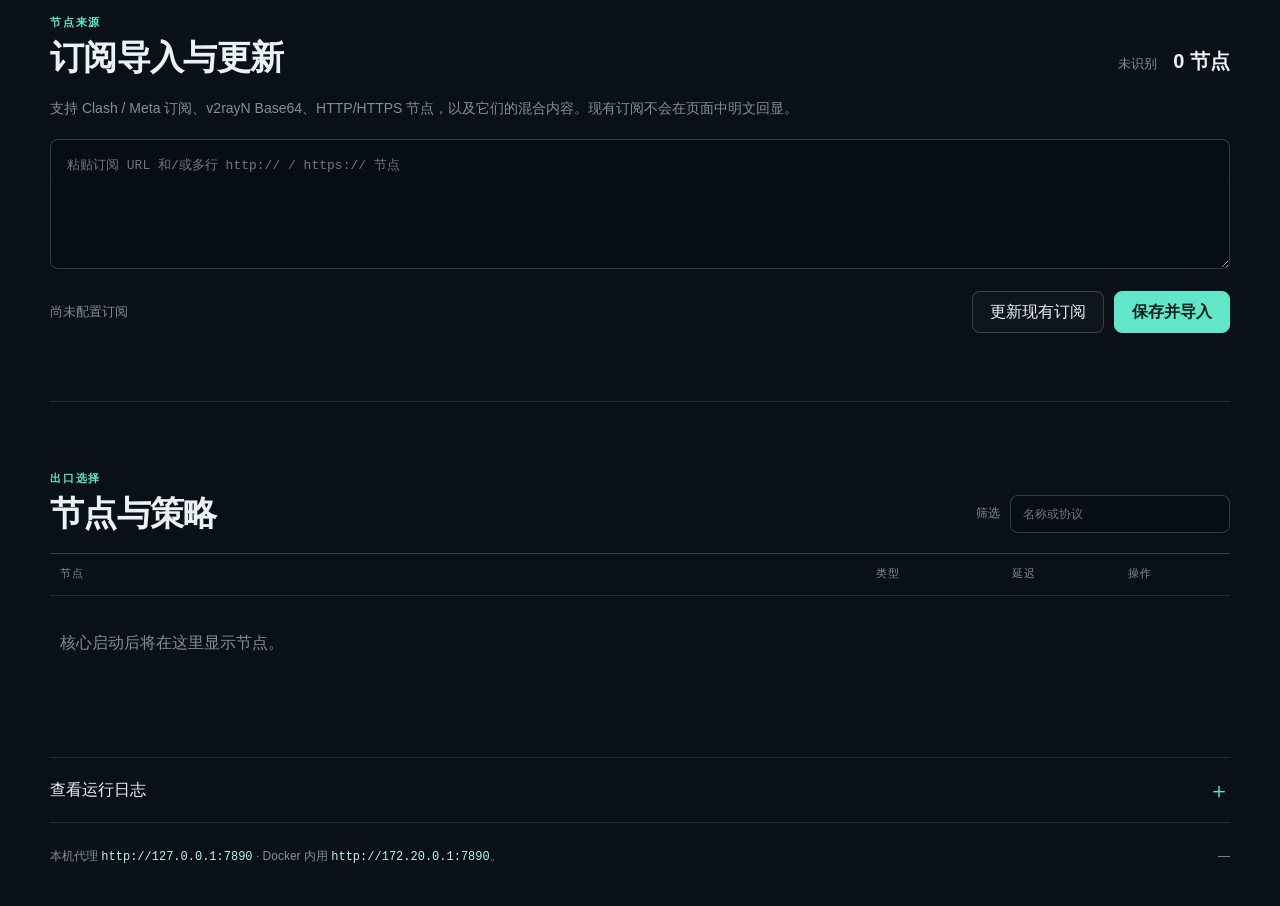
==== commit 84e907e9: "fix: reconcile mihomo accounts every five seconds" ====
--- a/deploy/sub2-mihomo/web/index.html
+++ b/deploy/sub2-mihomo/web/index.html
@@ -84,7 +84,7 @@
         <label><span>出口自动轮换</span><input id="egress-rotate-minutes" type="number" min="0" max="10080" step="1"><small>分钟，0 为关闭</small></label>
         <label><span>节点/IP 复用冷却</span><input id="egress-reuse-cooldown-minutes" type="number" min="0" max="1440" step="1"><small>分钟，0 为不限制</small></label>
         <label><span>每出口账号数</span><input id="max-accounts-per-egress" type="number" min="1" max="20" step="1"><small>1–20，保存后立即同步</small></label>
-        <label><span>账号补位检查</span><input id="account-reconcile-minutes" type="number" min="0" max="1440" step="1"><small>分钟，建议 1</small></label>
+        <label><span>账号补位检查</span><input id="account-reconcile-seconds" type="number" min="0" max="3600" step="1"><small>秒，建议 5</small></label>
       </div>
       <div class="actions pool-actions">
         <button class="button primary" id="settings-save-button">保存周期</button>
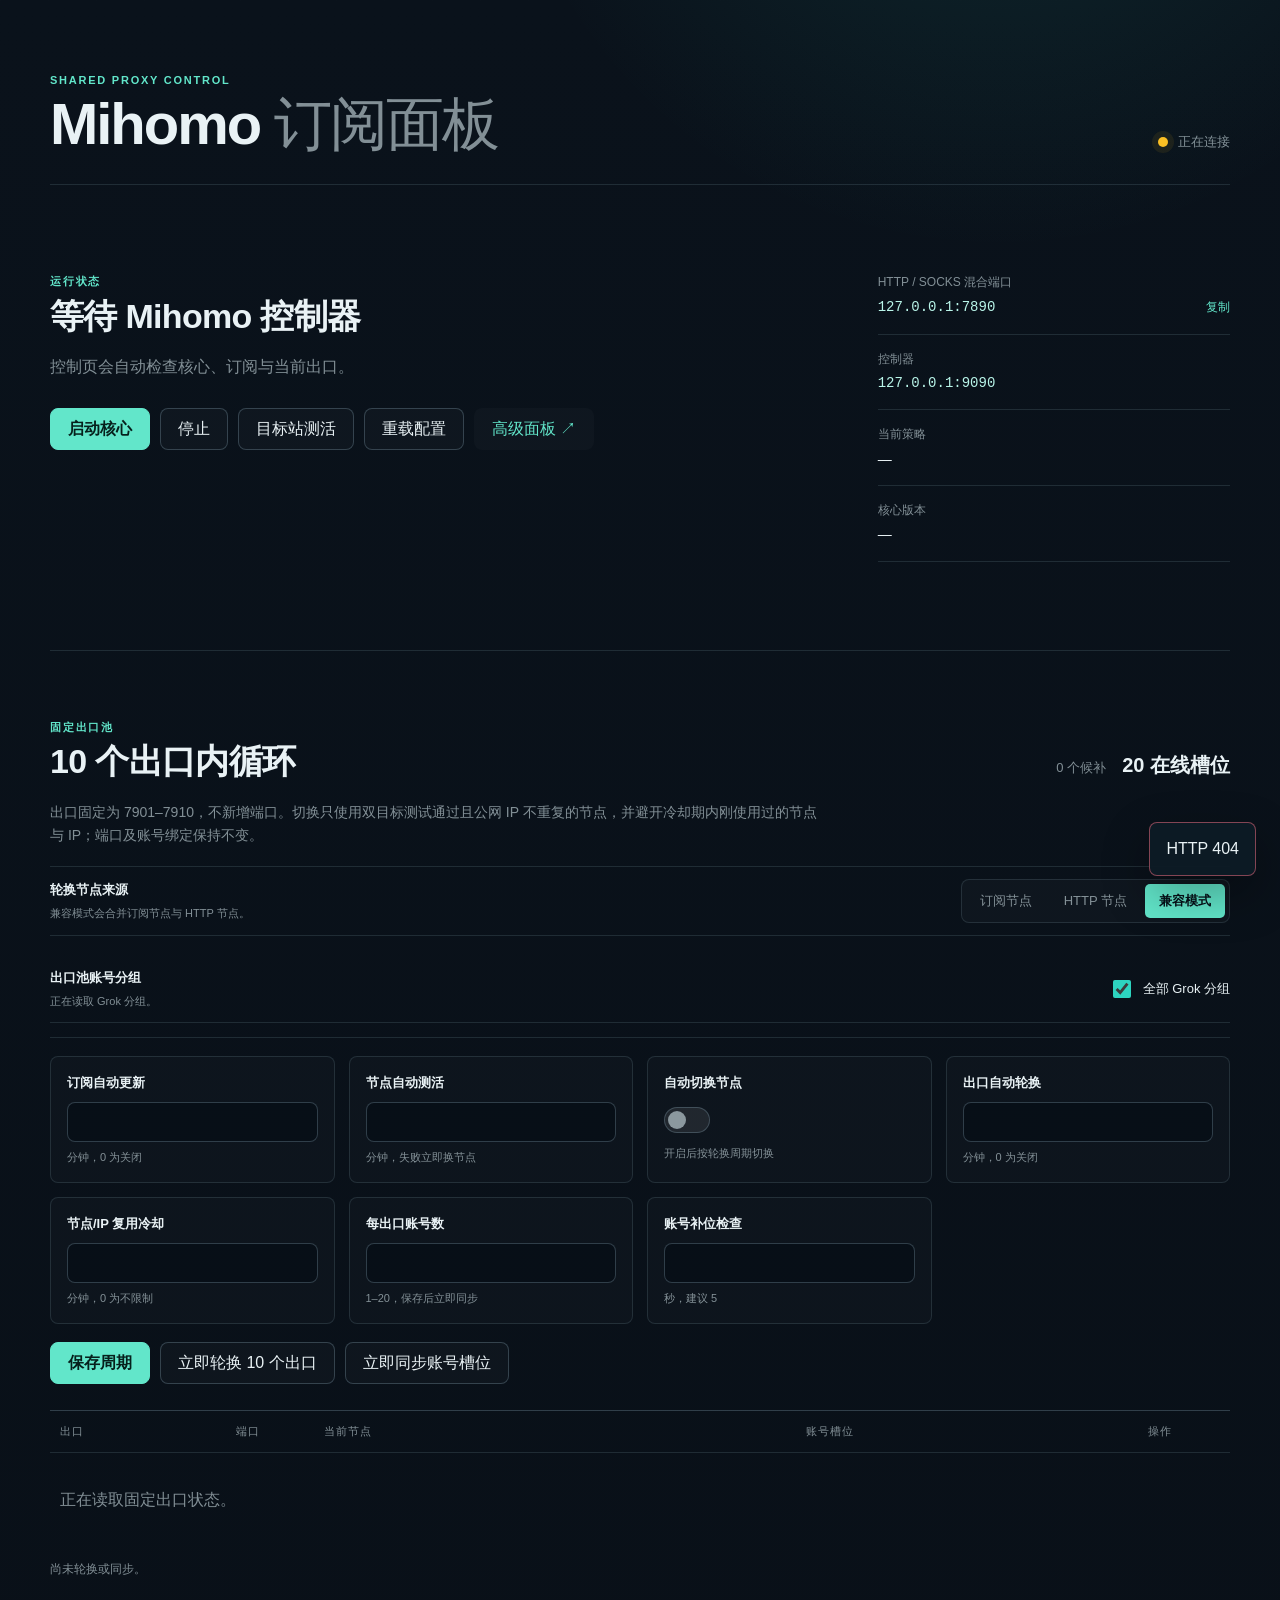
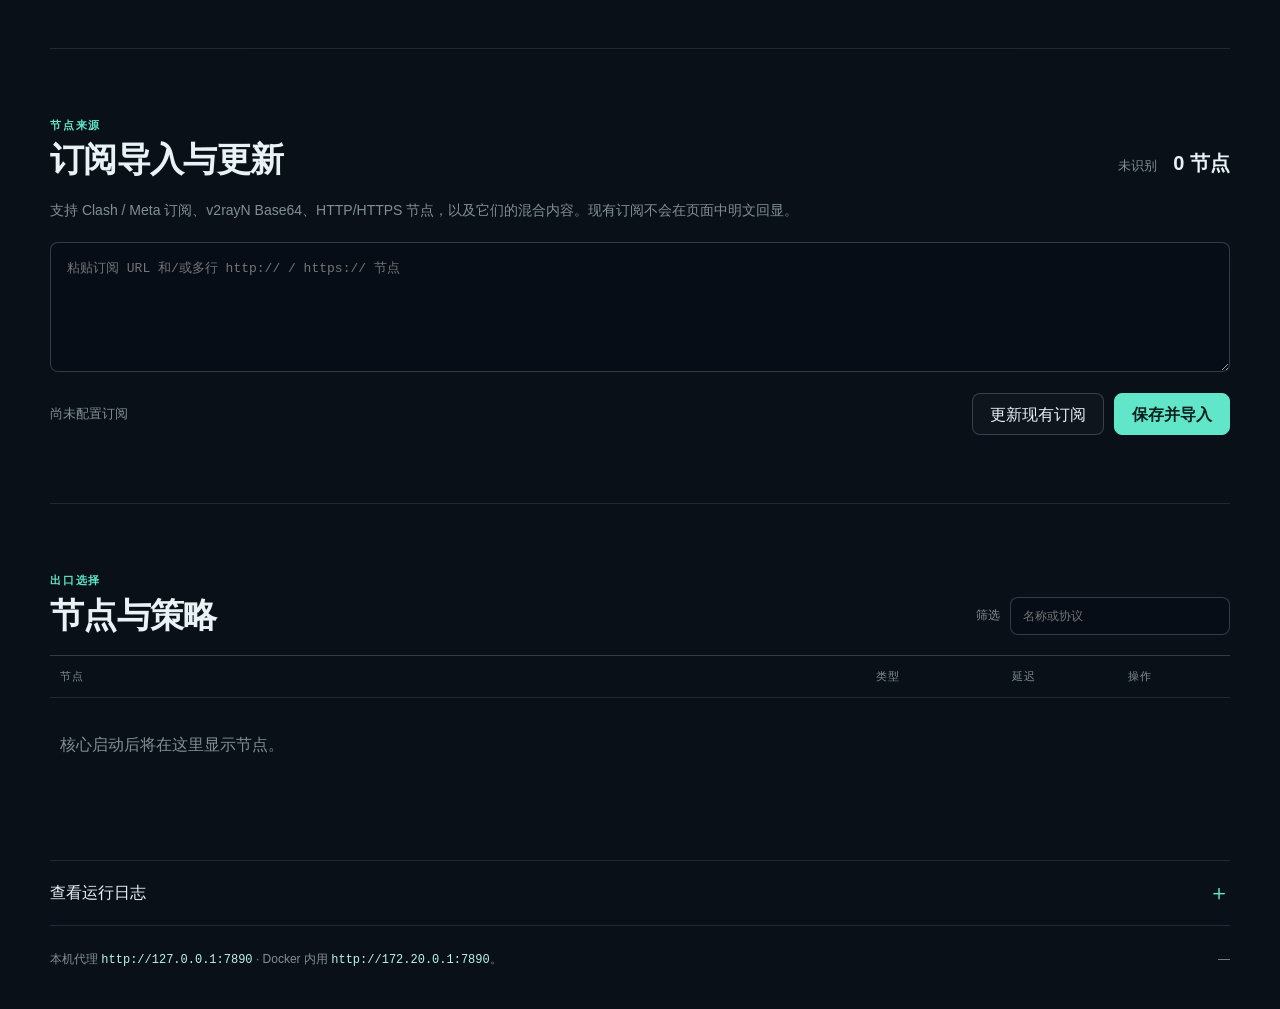
==== commit 3e831379: "feat: manage mihomo egress groups from panel" ====
--- a/deploy/sub2-mihomo/web/index.html
+++ b/deploy/sub2-mihomo/web/index.html
@@ -77,6 +77,16 @@
           <button class="mode-segment-button active" type="button" role="radio" aria-checked="true" data-node-source-mode="compatible">兼容模式</button>
         </div>
       </div>
+      <div class="account-group-setting">
+        <div class="account-group-heading">
+          <div>
+            <strong>出口池账号分组</strong>
+            <small id="account-group-hint">正在读取 Grok 分组。</small>
+          </div>
+          <label class="account-group-all"><input id="account-groups-all" type="checkbox" checked><span>全部 Grok 分组</span></label>
+        </div>
+        <div class="account-group-options" id="account-group-options" role="group" aria-label="出口池账号分组"></div>
+      </div>
       <div class="settings-grid">
         <label><span>订阅自动更新</span><input id="auto-update-minutes" type="number" min="0" max="10080" step="1"><small>分钟，0 为关闭</small></label>
         <label><span>节点自动测活</span><input id="node-test-minutes" type="number" min="0" max="1440" step="1"><small>分钟，失败立即换节点</small></label>
--- a/deploy/sub2-mihomo/web/app.css
+++ b/deploy/sub2-mihomo/web/app.css
@@ -144,6 +144,20 @@
 .mode-segment-button { min-height: 34px; padding: 0 14px; border: 0; border-radius: 5px; background: transparent; color: var(--muted); cursor: pointer; font: inherit; font-size: 13px; }
 .mode-segment-button:hover { color: var(--text); background: rgba(255,255,255,.05); }
 .mode-segment-button.active { color: #061018; background: var(--accent); font-weight: 700; }
+.account-group-setting { margin: 0 0 18px; padding: 14px 0; border-bottom: 1px solid var(--line); }
+.account-group-heading { display: flex; align-items: center; justify-content: space-between; gap: 18px; }
+.account-group-heading > div { display: grid; gap: 4px; }
+.account-group-heading strong { font-size: 13px; }
+.account-group-heading small, .account-group-option small, .account-group-empty { color: var(--muted); font-size: 11px; }
+.account-group-all { display: inline-flex; align-items: center; gap: 9px; flex-shrink: 0; color: var(--text); font-size: 13px; cursor: pointer; }
+.account-group-options { display: grid; grid-template-columns: repeat(3, minmax(0, 1fr)); gap: 0 18px; margin-top: 12px; border-top: 1px solid var(--line); }
+.account-group-option { display: flex; align-items: center; gap: 10px; min-width: 0; min-height: 52px; padding: 8px 2px; border-bottom: 1px solid var(--line); cursor: pointer; }
+.account-group-option > span { display: grid; min-width: 0; }
+.account-group-option strong { overflow: hidden; text-overflow: ellipsis; white-space: nowrap; }
+.account-group-option input, .account-group-all input { width: 18px; height: 18px; flex: 0 0 18px; accent-color: var(--accent-strong); }
+.account-group-option input:disabled { opacity: .55; }
+.account-group-option:has(input:disabled) { cursor: default; }
+.account-group-empty { display: block; padding: 14px 2px 2px; }
 
 textarea, input {
   color: var(--text);
@@ -241,6 +255,8 @@
   .node-heading { gap: 18px; }
   .settings-grid { grid-template-columns: 1fr 1fr; }
   .node-source-mode-setting { align-items: flex-start; flex-direction: column; }
+  .account-group-heading { align-items: flex-start; flex-direction: column; }
+  .account-group-options { grid-template-columns: 1fr 1fr; width: 100%; }
   .egress-row { grid-template-columns: 120px 64px minmax(140px, 1fr) 64px; }
   .egress-row > :nth-child(4) { grid-column: 1 / 4; padding-bottom: 6px; }
   .egress-row > :nth-child(5) { grid-column: 4; grid-row: 2; }
@@ -254,6 +270,7 @@
 
 @media (max-width: 540px) {
   .settings-grid { grid-template-columns: 1fr; }
+  .account-group-options { grid-template-columns: 1fr; }
   .egress-row { grid-template-columns: 1fr auto; }
   .egress-row > :nth-child(3), .egress-row > :nth-child(4), .egress-row > :nth-child(5) { grid-column: 1 / -1; }
   .egress-row > :nth-child(5) { grid-row: auto; }
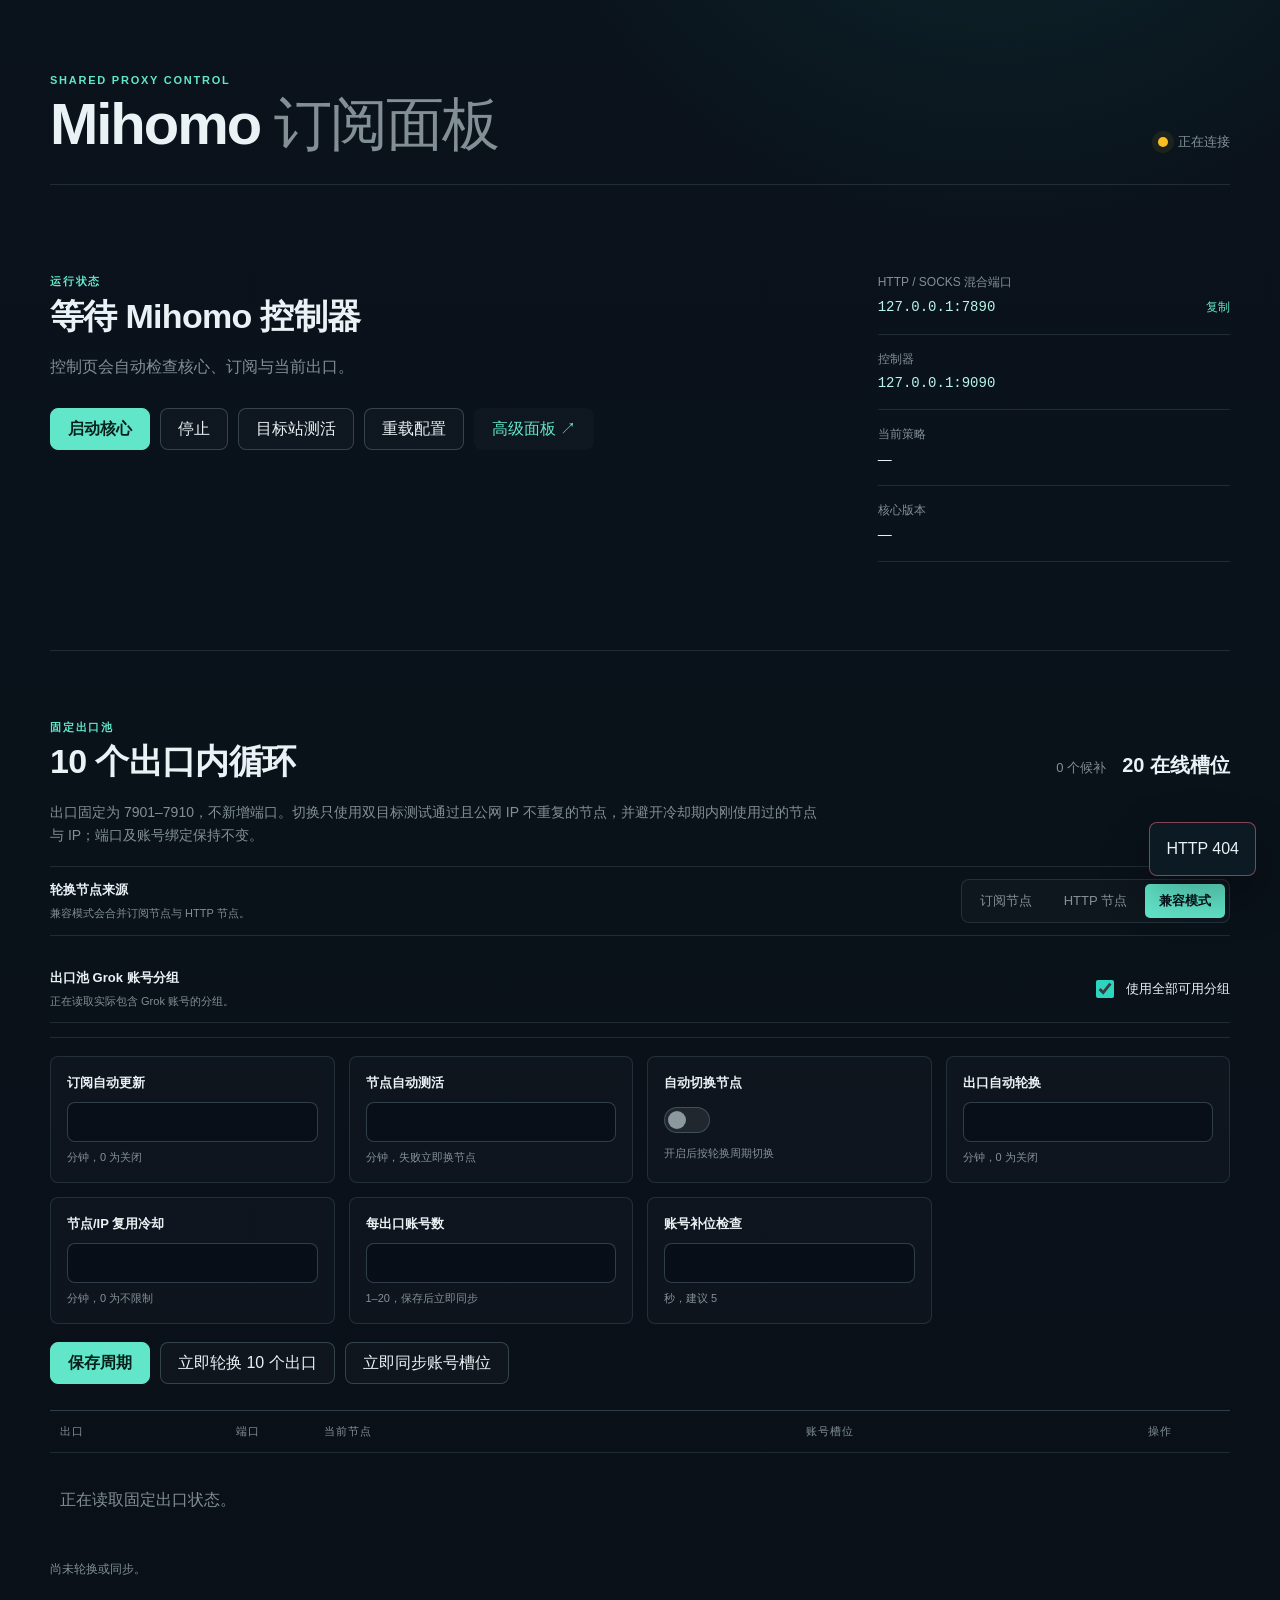
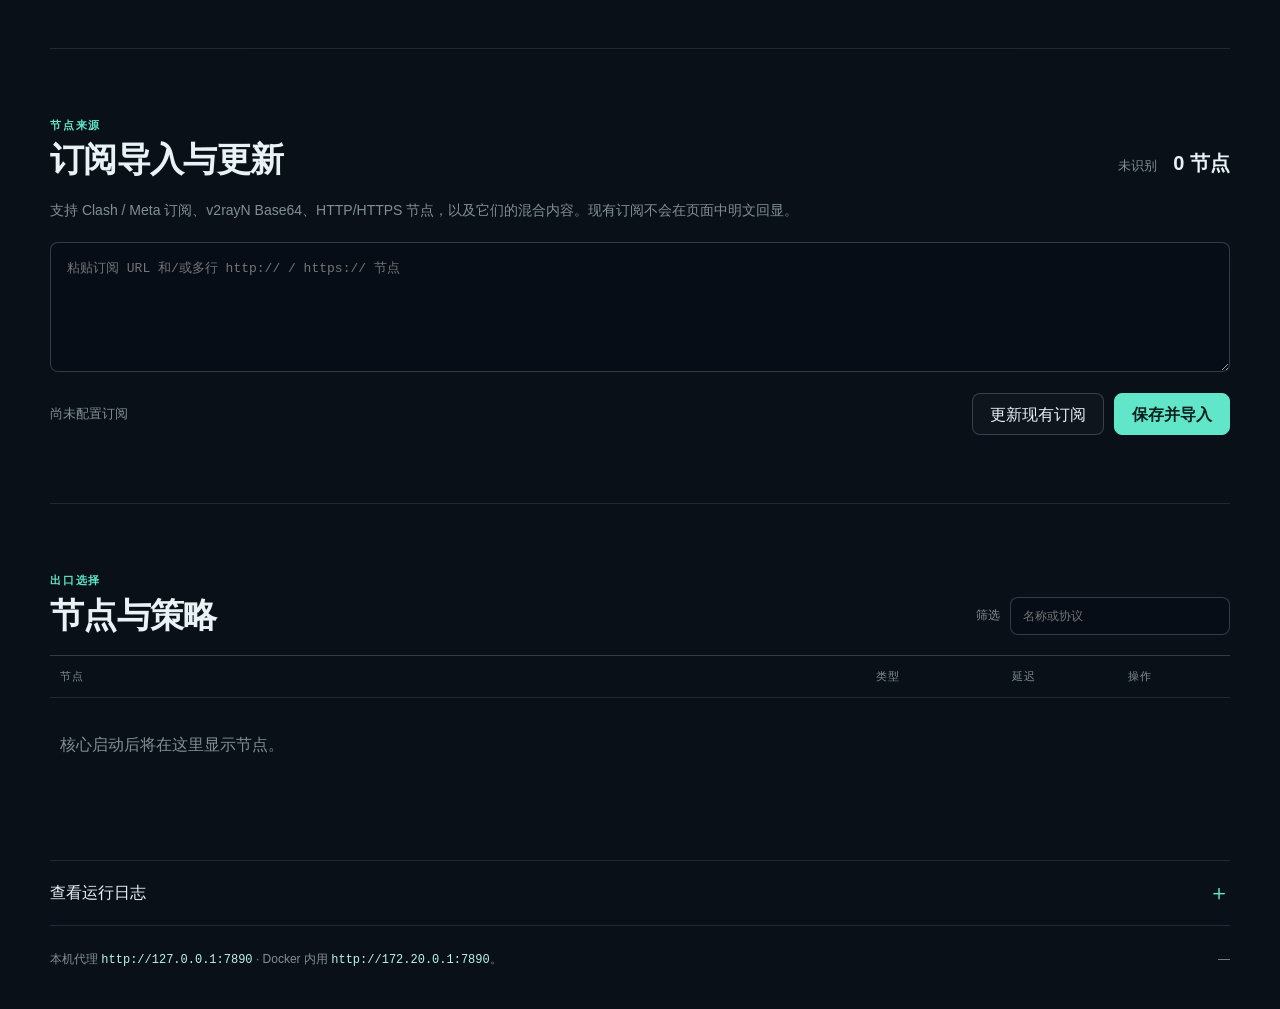
==== commit 0a764231: "feat: preserve service6 and mihomo runtime safeguards" ====
--- a/deploy/sub2-mihomo/web/index.html
+++ b/deploy/sub2-mihomo/web/index.html
@@ -5,7 +5,7 @@
   <meta name="viewport" content="width=device-width, initial-scale=1" />
   <meta name="color-scheme" content="dark" />
   <title>Mihomo 代理面板</title>
-  <link rel="stylesheet" href="app.css" />
+  <link rel="stylesheet" href="app.css?v=__ASSET_VERSION__" />
 </head>
 <body>
   <div class="ambient" aria-hidden="true"></div>
@@ -80,10 +80,10 @@
       <div class="account-group-setting">
         <div class="account-group-heading">
           <div>
-            <strong>出口池账号分组</strong>
-            <small id="account-group-hint">正在读取 Grok 分组。</small>
+            <strong>出口池 Grok 账号分组</strong>
+            <small id="account-group-hint">正在读取实际包含 Grok 账号的分组。</small>
           </div>
-          <label class="account-group-all"><input id="account-groups-all" type="checkbox" checked><span>全部 Grok 分组</span></label>
+          <label class="account-group-all"><input id="account-groups-all" type="checkbox" checked><span>使用全部可用分组</span></label>
         </div>
         <div class="account-group-options" id="account-group-options" role="group" aria-label="出口池账号分组"></div>
       </div>
@@ -162,6 +162,6 @@
     </footer>
   </main>
   <div class="toast" id="toast" role="status" aria-live="polite"></div>
-  <script src="app.js" defer></script>
+  <script src="app.js?v=__ASSET_VERSION__" defer></script>
 </body>
 </html>
